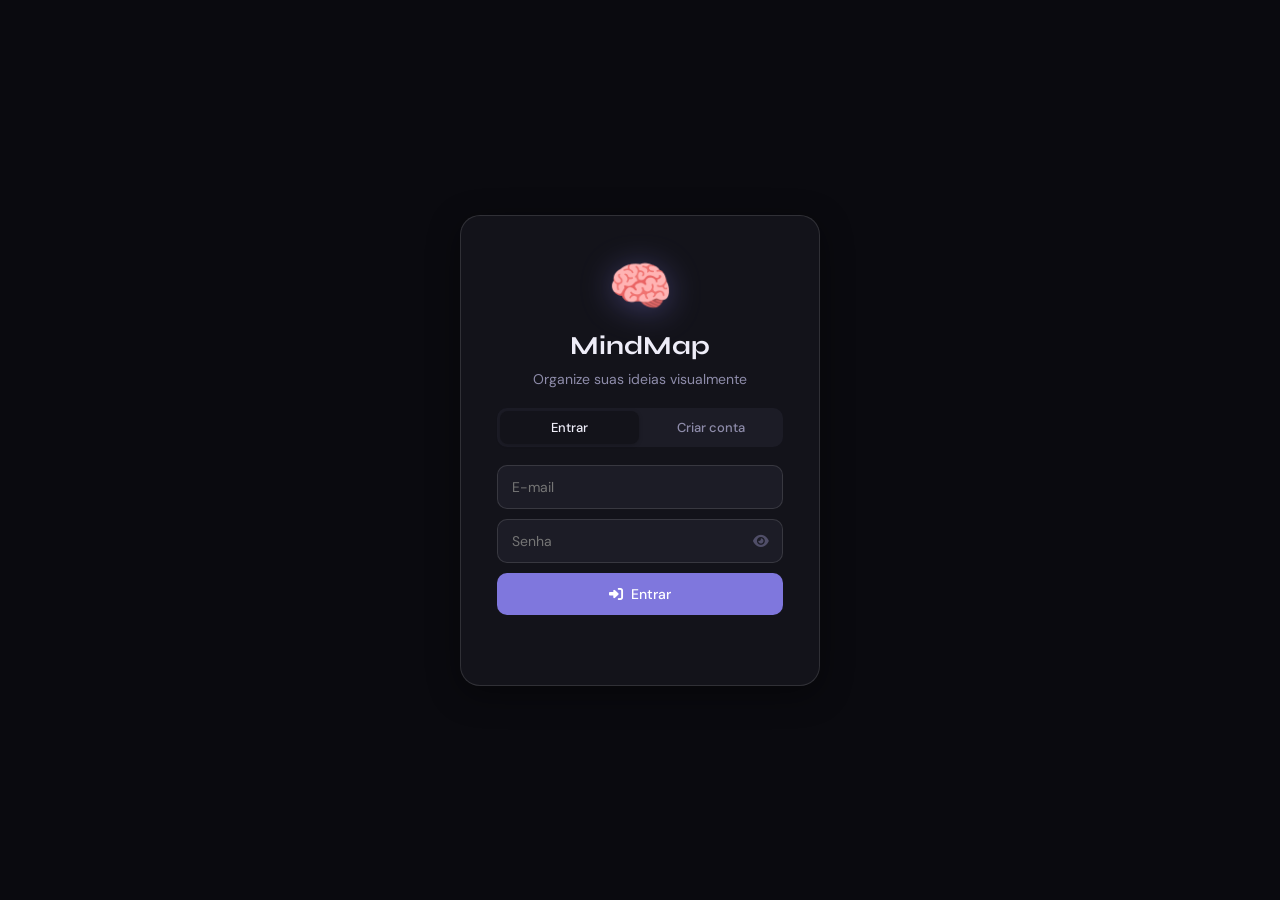
==== index.html @ 21541933 "Add files via upload" ====
<!DOCTYPE html>
<html lang="pt-BR">
<head>
  <meta charset="UTF-8"/>
  <meta name="viewport" content="width=device-width, initial-scale=1.0"/>
  <title>MindMap</title>
  <link rel="preconnect" href="https://fonts.googleapis.com"/>
  <link href="https://fonts.googleapis.com/css2?family=Syne:wght@400;500;600;700&family=DM+Sans:wght@300;400;500&display=swap" rel="stylesheet"/>
  <link rel="stylesheet" href="https://cdnjs.cloudflare.com/ajax/libs/font-awesome/6.5.0/css/all.min.css"/>
  <link rel="stylesheet" href="style.css"/>
</head>
<body>

<!-- LOGIN SCREEN -->
<div id="login-screen">
  <div class="login-box">
    <div class="login-logo">🧠</div>
    <h1 class="login-title">MindMap</h1>
    <p class="login-sub">Organize suas ideias visualmente</p>

    <!-- TABS -->
    <div class="auth-tabs">
      <button class="auth-tab active" id="tab-signin">Entrar</button>
      <button class="auth-tab" id="tab-signup">Criar conta</button>
    </div>

    <!-- SIGN IN -->
    <div id="form-signin" class="auth-form">
      <input id="si-email" type="email" class="login-input" placeholder="E-mail"/>
      <div class="pw-wrap">
        <input id="si-pass" type="password" class="login-input" placeholder="Senha"/>
        <button class="pw-eye" id="si-eye" type="button"><i class="fa fa-eye"></i></button>
      </div>
      <button class="btn-auth primary" id="btn-signin"><i class="fa fa-right-to-bracket"></i> Entrar</button>
      <div id="si-error" class="auth-error"></div>
    </div>

    <!-- SIGN UP -->
    <div id="form-signup" class="auth-form" style="display:none">
      <input id="su-email" type="email" class="login-input" placeholder="E-mail"/>
      <div class="pw-wrap">
        <input id="su-pass" type="password" class="login-input" placeholder="Senha (mín. 6 caracteres)"/>
        <button class="pw-eye" id="su-eye" type="button"><i class="fa fa-eye"></i></button>
      </div>
      <input id="su-pass2" type="password" class="login-input" placeholder="Confirmar senha"/>
      <button class="btn-auth primary" id="btn-signup"><i class="fa fa-user-plus"></i> Criar conta</button>
      <div id="su-error" class="auth-error"></div>
    </div>
  </div>
</div>

<!-- APP -->
<div id="app" style="display:none">
  <aside id="sidebar">
    <div class="sidebar-header">
      <span class="logo">🧠 MindMap</span>
      <div class="sidebar-actions">
        <button id="btn-new-map" class="btn-icon" title="Novo mapa"><i class="fa fa-plus"></i></button>
        <div id="user-avatar" class="avatar" title="Sair"></div>
      </div>
    </div>
    <div class="sidebar-search">
      <i class="fa fa-search"></i>
      <input id="search-input" type="text" placeholder="Buscar mapas..."/>
    </div>
    <div class="sidebar-section">
      <span class="section-label">Meus Mapas</span>
      <div id="maps-list"><p class="empty-msg">Nenhum mapa ainda</p></div>
    </div>
    <a href="admin.html" class="admin-link"><i class="fa fa-shield-halved"></i> Painel Admin</a>
  </aside>

  <main id="main">
    <header id="topbar">
      <button id="btn-sidebar-toggle" class="btn-icon"><i class="fa fa-bars"></i></button>
      <input id="map-title-input" type="text" placeholder="Nome do mapa..." maxlength="60"/>
      <div class="topbar-actions">
        <button id="btn-save" class="btn primary"><i class="fa fa-floppy-disk"></i><span class="btn-label"> Salvar</span></button>
        <button id="btn-add-child" class="btn"><i class="fa fa-circle-nodes"></i><span class="btn-label"> Filho</span></button>
        <button id="btn-add-sibling" class="btn"><i class="fa fa-code-branch"></i><span class="btn-label"> Irmão</span></button>
        <button id="btn-node-size" class="btn-icon" title="Tamanho do nó"><i class="fa fa-expand-arrows-alt"></i></button>
        <button id="btn-export" class="btn-icon" title="Exportar PNG"><i class="fa fa-download"></i></button>
        <button id="btn-share" class="btn-icon" title="Compartilhar"><i class="fa fa-share-nodes"></i></button>
        <button id="btn-theme" class="btn-icon" title="Tema"><i class="fa fa-moon"></i></button>
        <button id="btn-delete-node" class="btn-icon danger" title="Excluir nó"><i class="fa fa-trash"></i></button>
      </div>
    </header>

    <div id="canvas-wrap">
      <svg id="svg" xmlns="http://www.w3.org/2000/svg">
        <defs>
          <filter id="shadow" x="-30%" y="-30%" width="160%" height="160%">
            <feDropShadow dx="0" dy="3" stdDeviation="6" flood-color="rgba(0,0,0,0.25)"/>
          </filter>
          <filter id="shadow-sel" x="-30%" y="-30%" width="160%" height="160%">
            <feDropShadow dx="0" dy="4" stdDeviation="10" flood-color="rgba(127,119,221,0.5)"/>
          </filter>
        </defs>
        <g id="scene"></g>
      </svg>

      <!-- Context menu -->
      <div id="ctx-menu">
        <div class="ctx-item" id="cm-edit"><i class="fa fa-pencil"></i> Editar texto</div>
        <div class="ctx-item" id="cm-rte"><i class="fa fa-pen-fancy"></i> Editar conteúdo</div>
        <div class="ctx-item" id="cm-note"><i class="fa fa-note-sticky"></i> Nota</div>
        <div class="ctx-item" id="cm-image"><i class="fa fa-image"></i> Imagem</div>
        <div class="ctx-item" id="cm-child"><i class="fa fa-plus"></i> Filho</div>
        <div class="ctx-item" id="cm-sibling"><i class="fa fa-code-branch"></i> Irmão</div>
        <div class="ctx-sep"></div>
        <div class="ctx-item" id="cm-color"><i class="fa fa-palette"></i> Mudar cor</div>
        <div class="ctx-item" id="cm-resize"><i class="fa fa-expand-arrows-alt"></i> Tamanho</div>
        <div class="ctx-item danger" id="cm-del"><i class="fa fa-trash"></i> Excluir</div>
      </div>

      <!-- Edit box -->
      <div id="edit-box"><input id="edit-input" type="text" placeholder="Texto..."/></div>

      <!-- Node size panel -->
      <div id="node-size-panel">
        <label>Tamanho do nó selecionado</label>
        <div class="size-row">
          <span>Largura</span>
          <input type="range" id="sl-width" min="80" max="300" value="140"/>
          <span id="sl-width-val">140</span>
        </div>
        <div class="size-row">
          <span>Altura</span>
          <input type="range" id="sl-height" min="32" max="120" value="42"/>
          <span id="sl-height-val">42</span>
        </div>
        <div class="size-row">
          <span>Borda</span>
          <input type="range" id="sl-radius" min="0" max="30" value="12"/>
          <span id="sl-radius-val">12</span>
        </div>
        <div class="size-preview">
          <div class="size-dot active" style="width:32px;height:22px" data-w="100" data-h="36" data-r="8" title="Pequeno"></div>
          <div class="size-dot" style="width:48px;height:26px" data-w="140" data-h="42" data-r="12" title="Médio"></div>
          <div class="size-dot" style="width:64px;height:32px" data-w="200" data-h="56" data-r="16" title="Grande"></div>
          <div class="size-dot" style="width:80px;height:38px" data-w="260" data-h="72" data-r="20" title="Extra grande"></div>
        </div>
      </div>

      <input type="file" id="img-input" accept="image/*" style="display:none"/>
      <div id="toast"></div>
      <div class="img-node-hint" id="img-hint">🖼️ Solte a imagem no nó</div>

      <div id="zoom-controls">
        <button id="btn-zoom-in"><i class="fa fa-plus"></i></button>
        <span id="zoom-label">100%</span>
        <button id="btn-zoom-out"><i class="fa fa-minus"></i></button>
        <button id="btn-zoom-reset"><i class="fa fa-expand"></i></button>
      </div>

      <div id="shortcuts-hint">
        <span><kbd>Tab</kbd> filho</span>
        <span><kbd>Del</kbd> excluir</span>
        <span><kbd>F2</kbd> editar</span>
        <span><kbd>Ctrl+S</kbd> salvar</span>
      </div>
    </div>
  </main>
</div>

<!-- Sidebar overlay (mobile) -->
<div id="sidebar-overlay"></div>

<!-- NOTE MODAL -->
<div id="note-modal" class="modal-overlay" style="display:none">
  <div class="modal-box">
    <h3><i class="fa fa-note-sticky"></i> Nota do nó</h3>
    <textarea id="note-input" placeholder="Escreva uma nota..." rows="5"></textarea>
    <div class="modal-actions">
      <button id="note-save" class="btn primary">Salvar</button>
      <button id="note-cancel" class="btn">Cancelar</button>
    </div>
  </div>
</div>

<!-- IMAGE MODAL -->
<div id="img-modal" class="modal-overlay" style="display:none">
  <div class="modal-box">
    <h3><i class="fa fa-image"></i> Imagem do nó</h3>
    <img id="modal-img" src="" alt="Imagem"/>
    <div class="modal-actions">
      <button id="modal-change" class="btn"><i class="fa fa-upload"></i> Trocar</button>
      <button id="modal-remove" class="btn danger"><i class="fa fa-trash"></i> Remover</button>
      <button id="modal-close" class="btn">Fechar</button>
    </div>
  </div>
</div>

<!-- SHARE MODAL -->
<div id="share-modal" class="modal-overlay" style="display:none">
  <div class="modal-box">
    <h3><i class="fa fa-share-nodes"></i> Compartilhar mapa</h3>
    <p style="font-size:13px;color:var(--text2)">Qualquer pessoa com o link pode visualizar.</p>
    <div class="share-link-box">
      <input id="share-link-input" type="text" readonly/>
      <button id="btn-copy-link" class="btn primary"><i class="fa fa-copy"></i> Copiar</button>
    </div>
    <div class="modal-actions">
      <button id="share-close" class="btn">Fechar</button>
    </div>
  </div>
</div>

<!-- RICH TEXT EDITOR MODAL -->
<div id="rte-modal">
  <div id="rte-box">

    <!-- RIBBON -->
    <div id="rte-ribbon">
      <div class="ribbon-tabs">
        <div class="ribbon-tab active" data-panel="inicio">Início</div>
        <div class="ribbon-tab" data-panel="inserir">Inserir</div>
        <div class="ribbon-tab" data-panel="formatar">Formatar</div>
        <div class="ribbon-tab" data-panel="tabela">Tabela</div>
      </div>

      <!-- INÍCIO -->
      <div class="ribbon-panel active" id="panel-inicio">
        <button class="rb rb-bold" title="Negrito (Ctrl+B)" data-cmd="bold"><b>N</b></button>
        <button class="rb rb-italic" title="Itálico (Ctrl+I)" data-cmd="italic"><i>I</i></button>
        <button class="rb" title="Sublinhado (Ctrl+U)" data-cmd="underline"><u>S</u></button>
        <button class="rb" title="Tachado" data-cmd="strikeThrough"><s>T</s></button>
        <div class="ribbon-sep"></div>
        <select class="rb" id="rte-font-size" title="Tamanho">
          <option value="1">8</option><option value="2">10</option><option value="3" selected>12</option><option value="4">14</option><option value="5">18</option><option value="6">24</option><option value="7">36</option>
        </select>
        <select class="rb" id="rte-font-face" title="Fonte">
          <option value="DM Sans">DM Sans</option><option value="Syne">Syne</option><option value="Georgia">Georgia</option><option value="monospace">Monospace</option><option value="Arial">Arial</option>
        </select>
        <div class="ribbon-sep"></div>
        <label title="Cor do texto"><input type="color" id="rte-color" value="#f0eff8"/></label>
        <label title="Marca-texto"><input type="color" id="rte-bg-color" value="#7f77dd"/></label>
        <button class="rb" id="rte-clear-format" title="Limpar formatação"><i class="fa fa-eraser"></i></button>
        <div class="ribbon-sep"></div>
        <button class="rb" title="Alinhar esquerda" data-cmd="justifyLeft"><i class="fa fa-align-left"></i></button>
        <button class="rb" title="Centralizar" data-cmd="justifyCenter"><i class="fa fa-align-center"></i></button>
        <button class="rb" title="Alinhar direita" data-cmd="justifyRight"><i class="fa fa-align-right"></i></button>
        <button class="rb" title="Justificar" data-cmd="justifyFull"><i class="fa fa-align-justify"></i></button>
      </div>

      <!-- INSERIR -->
      <div class="ribbon-panel" id="panel-inserir">
        <button class="rb" id="rte-link-btn" title="Inserir link (Ctrl+K)"><i class="fa fa-link"></i> Link</button>
        <button class="rb" id="rte-img-btn" title="Inserir imagem"><i class="fa fa-image"></i> Imagem</button>
        <button class="rb" id="rte-pdf-btn" title="Anexar PDF"><i class="fa fa-file-pdf"></i> PDF</button>
        <button class="rb" id="rte-file-btn" title="Anexar arquivo"><i class="fa fa-paperclip"></i> Arquivo</button>
        <div class="ribbon-sep"></div>
        <button class="rb" data-cmd="insertUnorderedList" title="Lista com marcadores"><i class="fa fa-list-ul"></i> Lista</button>
        <button class="rb" data-cmd="insertOrderedList" title="Lista numerada"><i class="fa fa-list-ol"></i> Numerada</button>
        <button class="rb" id="rte-quote" title="Citação"><i class="fa fa-quote-left"></i> Citação</button>
        <button class="rb" id="rte-code-btn" title="Código inline"><i class="fa fa-code"></i> Código</button>
        <button class="rb" id="rte-hr" title="Linha horizontal"><i class="fa fa-minus"></i> Linha</button>
        <div class="ribbon-sep"></div>
        <button class="rb" id="rte-emoji" title="Emoji">😀 Emoji</button>
      </div>

      <!-- FORMATAR -->
      <div class="ribbon-panel" id="panel-formatar">
        <button class="rb" data-cmd="formatBlock" data-val="h1" title="Título 1"><b>H1</b></button>
        <button class="rb" data-cmd="formatBlock" data-val="h2" title="Título 2"><b>H2</b></button>
        <button class="rb" data-cmd="formatBlock" data-val="h3" title="Título 3"><b>H3</b></button>
        <button class="rb" data-cmd="formatBlock" data-val="p" title="Parágrafo"><i class="fa fa-paragraph"></i></button>
        <div class="ribbon-sep"></div>
        <button class="rb" data-cmd="superscript" title="Sobrescrito">X²</button>
        <button class="rb" data-cmd="subscript" title="Subscrito">X₂</button>
        <div class="ribbon-sep"></div>
        <div style="display:flex;flex-wrap:wrap;gap:3px;max-width:180px">
          <div class="color-swatch" style="background:#7f77dd" title="Roxo" data-color="#7f77dd"></div>
          <div class="color-swatch" style="background:#2ecc71" title="Verde" data-color="#2ecc71"></div>
          <div class="color-swatch" style="background:#e05555" title="Vermelho" data-color="#e05555"></div>
          <div class="color-swatch" style="background:#4a9edd" title="Azul" data-color="#4a9edd"></div>
          <div class="color-swatch" style="background:#d4a017" title="Amarelo" data-color="#d4a017"></div>
          <div class="color-swatch" style="background:#c060d0" title="Magenta" data-color="#c060d0"></div>
          <div class="color-swatch" style="background:#50b870" title="Verde claro" data-color="#50b870"></div>
          <div class="color-swatch" style="background:#f0eff8" title="Branco" data-color="#f0eff8"></div>
        </div>
      </div>

      <!-- TABELA -->
      <div class="ribbon-panel" id="panel-tabela">
        <button class="rb" id="rte-table-btn" title="Inserir tabela"><i class="fa fa-table"></i> Inserir tabela</button>
        <div class="ribbon-sep"></div>
        <span style="font-size:12px;color:var(--text2)">Linhas:</span>
        <input type="number" id="tbl-rows" min="1" max="20" value="3" style="width:48px;padding:4px;border-radius:6px;border:1px solid var(--border2);background:var(--surface2);color:var(--text);font-size:12px;outline:none"/>
        <span style="font-size:12px;color:var(--text2)">Colunas:</span>
        <input type="number" id="tbl-cols" min="1" max="10" value="3" style="width:48px;padding:4px;border-radius:6px;border:1px solid var(--border2);background:var(--surface2);color:var(--text);font-size:12px;outline:none"/>
      </div>
    </div>

    <!-- TITLE -->
    <input id="rte-title-input" type="text" placeholder="Título do nó..." maxlength="80"/>

    <!-- EDITOR -->
    <div id="rte-editor" contenteditable="true" data-placeholder="Escreva o conteúdo do nó..."></div>

    <!-- ATTACHMENTS -->
    <div id="rte-attachments"></div>

    <!-- STATUS -->
    <div id="rte-status">
      <span id="rte-words"><i class="fa fa-file-word"></i> 0 palavras</span>
      <span id="rte-chars"><i class="fa fa-font"></i> 0 chars</span>
      <div style="flex:1"></div>
      <span style="font-size:10px;color:var(--text3)">Ctrl+B Negrito · Ctrl+I Itálico · Ctrl+K Link · Ctrl+Z Desfazer</span>
    </div>

    <!-- BOTTOM -->
    <div id="rte-bottom">
      <button class="btn primary" id="rte-save"><i class="fa fa-check"></i> Aplicar</button>
      <button class="btn" id="rte-cancel">Cancelar</button>
      <div style="flex:1"></div>
      <button class="btn" id="rte-undo" title="Desfazer"><i class="fa fa-rotate-left"></i></button>
      <button class="btn" id="rte-redo" title="Refazer"><i class="fa fa-rotate-right"></i></button>
    </div>
  </div>
</div>

<!-- LINK DIALOG -->
<div id="link-dialog">
  <div style="font-size:12px;font-weight:600;color:var(--text)">Inserir link</div>
  <input id="link-text" placeholder="Texto do link"/>
  <input id="link-url" placeholder="https://..." type="url"/>
  <div style="display:flex;gap:6px">
    <button class="btn primary" id="link-ok" style="flex:1;justify-content:center"><i class="fa fa-check"></i> Inserir</button>
    <button class="btn" id="link-cancel">Cancelar</button>
  </div>
</div>

<!-- Hidden file inputs -->
<input type="file" id="rte-img-input" accept="image/*" style="display:none"/>
<input type="file" id="rte-pdf-input" accept="application/pdf" style="display:none"/>
<input type="file" id="rte-any-input" style="display:none"/>

<script src="https://cdn.jsdelivr.net/npm/@supabase/supabase-js@2"></script>
<script src="config.js"></script>
  <script src="rte.js" defer></script>
<script src="app.js"></script>
</body>
</html>
---- style.css ----
*,*::before,*::after{box-sizing:border-box;margin:0;padding:0}

:root {
  --bg:#0a0a0f;
  --surface:#13131a;
  --surface2:#1c1c26;
  --surface3:#242432;
  --border:rgba(255,255,255,0.06);
  --border2:rgba(255,255,255,0.12);
  --text:#eeedf8;
  --text2:#8e8caa;
  --text3:#504e68;
  --accent:#7f77dd;
  --accent2:#534ab7;
  --accent-glow:rgba(127,119,221,0.18);
  --danger:#c94f4f;
  --success:#2ecc71;
  --radius:14px;
  --radius-sm:8px;
  --sidebar-w:240px;
  --topbar-h:52px;
  --dot:rgba(255,255,255,0.03);
  --shadow:0 8px 32px rgba(0,0,0,0.4);
  --transition:0.2s cubic-bezier(.4,0,.2,1);
}

body.light {
  --bg:#f0effe;
  --surface:#ffffff;
  --surface2:#f4f2ff;
  --surface3:#ebe8fd;
  --border:rgba(0,0,0,0.06);
  --border2:rgba(0,0,0,0.12);
  --text:#18172e;
  --text2:#5a587a;
  --text3:#9896b0;
  --dot:rgba(0,0,0,0.05);
  --shadow:0 8px 32px rgba(0,0,0,0.1);
}

html,body{height:100%;font-family:'DM Sans',sans-serif;background:var(--bg);color:var(--text);overflow:hidden;-webkit-tap-highlight-color:transparent;transition:background var(--transition),color var(--transition)}

/* ── LOGIN ─────────────────────────────────── */
#login-screen{position:fixed;inset:0;display:flex;align-items:center;justify-content:center;background:var(--bg);z-index:9999;padding:20px}
.login-box{display:flex;flex-direction:column;align-items:center;gap:18px;padding:44px 36px;background:var(--surface);border:1px solid var(--border2);border-radius:20px;width:100%;max-width:360px;text-align:center;box-shadow:var(--shadow)}
.login-logo{font-size:52px;line-height:1;filter:drop-shadow(0 4px 16px rgba(127,119,221,0.4))}
.login-title{font-family:'Syne',sans-serif;font-size:26px;font-weight:700}
.login-sub{font-size:14px;color:var(--text2);margin-top:-10px;line-height:1.5}
#login-form{display:flex;flex-direction:column;gap:10px;width:100%}
.login-input{width:100%;padding:12px 14px;border-radius:10px;border:1.5px solid var(--border2);background:var(--surface2);color:var(--text);font-size:14px;font-family:'DM Sans',sans-serif;outline:none;transition:border-color var(--transition),box-shadow var(--transition)}
.login-input:focus{border-color:var(--accent);box-shadow:0 0 0 3px var(--accent-glow)}
.btn-magic{display:flex;align-items:center;justify-content:center;gap:10px;padding:13px;border-radius:10px;border:none;background:var(--accent);color:#fff;font-size:14px;font-family:'DM Sans',sans-serif;font-weight:500;cursor:pointer;transition:background var(--transition),transform .1s;width:100%}
.btn-magic:hover{background:var(--accent2)}
.btn-magic:active{transform:scale(0.98)}
.login-hint{font-size:12px;color:var(--text3);line-height:1.5}
.login-sent-icon{font-size:44px}
.login-sent-msg{font-size:14px;color:var(--text2);line-height:1.7}
#login-sent{display:none;flex-direction:column;align-items:center;gap:10px}

/* ── APP SHELL ──────────────────────────────── */
#app{display:flex;height:100vh;position:relative}

/* ── SIDEBAR ────────────────────────────────── */
#sidebar{
  width:var(--sidebar-w);min-width:var(--sidebar-w);
  background:var(--surface);border-right:1px solid var(--border);
  display:flex;flex-direction:column;overflow:hidden;
  transition:transform var(--transition),width var(--transition);
  z-index:200;
}
#sidebar.collapsed{width:0;min-width:0;transform:translateX(-100%)}

/* Mobile: sidebar as drawer */
@media(max-width:700px){
  #sidebar{position:fixed;top:0;left:0;bottom:0;transform:translateX(-100%);box-shadow:var(--shadow)}
  #sidebar.open{transform:translateX(0)}
  #sidebar-overlay{position:fixed;inset:0;background:rgba(0,0,0,0.5);z-index:199;display:none}
  #sidebar-overlay.show{display:block}
}

.sidebar-header{display:flex;align-items:center;justify-content:space-between;padding:16px 14px 12px;border-bottom:1px solid var(--border);flex-shrink:0}
.logo{font-family:'Syne',sans-serif;font-size:15px;font-weight:700;white-space:nowrap}
.sidebar-actions{display:flex;gap:5px;align-items:center}
.sidebar-search{display:flex;align-items:center;gap:8px;padding:10px 14px;border-bottom:1px solid var(--border);flex-shrink:0}
.sidebar-search i{color:var(--text3);font-size:13px;flex-shrink:0}
.sidebar-search input{background:transparent;border:none;outline:none;font-size:13px;color:var(--text);width:100%;font-family:'DM Sans',sans-serif}
.sidebar-search input::placeholder{color:var(--text3)}
.sidebar-section{padding:10px 0;flex:1;overflow-y:auto;overflow-x:hidden}
.section-label{font-size:10px;font-weight:600;letter-spacing:1.2px;text-transform:uppercase;color:var(--text3);padding:0 14px 8px;display:block}
.map-item{padding:9px 14px;cursor:pointer;font-size:13px;color:var(--text2);display:flex;align-items:center;gap:8px;border-left:2.5px solid transparent;transition:all var(--transition);user-select:none}
.map-item:hover{background:var(--surface2);color:var(--text)}
.map-item.active{border-left-color:var(--accent);color:var(--text);background:var(--accent-glow)}
.map-item .map-name{flex:1;overflow:hidden;text-overflow:ellipsis;white-space:nowrap}
.map-item .map-del{opacity:0;color:var(--danger);font-size:14px;padding:2px 6px;cursor:pointer;border-radius:4px;transition:opacity .15s;flex-shrink:0}
.map-item:hover .map-del{opacity:1}
.empty-msg{font-size:12px;color:var(--text3);padding:10px 14px}
.avatar{width:28px;height:28px;border-radius:50%;background:linear-gradient(135deg,var(--accent),var(--accent2));display:flex;align-items:center;justify-content:center;font-size:11px;font-weight:700;color:#fff;cursor:pointer;flex-shrink:0;overflow:hidden;border:2px solid var(--border2)}
.avatar img{width:100%;height:100%;object-fit:cover}
.admin-link{display:flex;align-items:center;gap:8px;padding:11px 14px;font-size:12px;color:var(--text3);cursor:pointer;border-top:1px solid var(--border);text-decoration:none;transition:color var(--transition);flex-shrink:0}
.admin-link:hover{color:var(--accent)}

/* ── MAIN ───────────────────────────────────── */
#main{flex:1;display:flex;flex-direction:column;overflow:hidden;min-width:0}

/* ── TOPBAR ─────────────────────────────────── */
#topbar{
  display:flex;align-items:center;gap:6px;
  padding:0 14px;height:var(--topbar-h);
  background:var(--surface);border-bottom:1px solid var(--border);
  flex-shrink:0;
}
#btn-sidebar-toggle{display:none}
@media(max-width:700px){#btn-sidebar-toggle{display:flex}}

#map-title-input{flex:1;background:transparent;border:none;outline:none;font-family:'Syne',sans-serif;font-size:16px;font-weight:600;color:var(--text);min-width:0;padding:4px 0}
#map-title-input::placeholder{color:var(--text3)}
.topbar-actions{display:flex;gap:5px;flex-shrink:0;align-items:center}

/* ── BUTTONS ────────────────────────────────── */
.btn-icon{width:32px;height:32px;border-radius:8px;border:1px solid var(--border2);background:transparent;color:var(--text2);cursor:pointer;display:flex;align-items:center;justify-content:center;font-size:13px;transition:all var(--transition);flex-shrink:0;font-family:'DM Sans',sans-serif}
.btn-icon:hover{background:var(--surface2);color:var(--text)}
.btn-icon:active{transform:scale(0.93)}
.btn{padding:7px 13px;border-radius:var(--radius-sm);border:1px solid var(--border2);background:var(--surface2);color:var(--text2);font-size:12px;font-family:'DM Sans',sans-serif;cursor:pointer;display:inline-flex;align-items:center;gap:5px;transition:all var(--transition);white-space:nowrap;user-select:none}
.btn:hover{background:var(--surface3);color:var(--text)}
.btn:active{transform:scale(0.96)}
.btn.primary{background:var(--accent);border-color:var(--accent);color:#fff}
.btn.primary:hover{background:var(--accent2)}
.btn.danger{color:var(--danger);border-color:rgba(201,79,79,0.2)}
.btn.danger:hover{background:rgba(201,79,79,0.1);border-color:var(--danger)}
/* hide labels on mobile */
@media(max-width:700px){.btn .btn-label{display:none}}

/* ── CANVAS ─────────────────────────────────── */
#canvas-wrap{
  flex:1;position:relative;overflow:hidden;
  background:var(--bg);
  background-image:radial-gradient(circle,var(--dot) 1px,transparent 1px);
  background-size:24px 24px;
  cursor:grab;
  touch-action:none;
}
#canvas-wrap.grabbing{cursor:grabbing}
#canvas-wrap.drag-over{outline:2px dashed var(--accent);outline-offset:-6px;background-color:rgba(127,119,221,0.04)}
#svg{position:absolute;top:0;left:0;width:100%;height:100%}
.node{cursor:pointer}
.node-rect{transition:filter .12s}
.node:hover .node-rect{filter:brightness(1.2)}
.node.selected .node-rect{filter:brightness(1.3)}

/* ── NODE RESIZE HANDLE ─────────────────────── */
.resize-handle{cursor:se-resize;opacity:0;transition:opacity .15s}
.node.selected .resize-handle{opacity:1}

/* ── CTX MENU ───────────────────────────────── */
#ctx-menu{
  position:absolute;background:var(--surface);
  border:1px solid var(--border2);border-radius:var(--radius);
  padding:5px 0;min-width:190px;z-index:300;display:none;
  box-shadow:0 12px 40px rgba(0,0,0,0.45);
  animation:fadeIn .12s ease;
}
@keyframes fadeIn{from{opacity:0;transform:scale(0.96)}to{opacity:1;transform:scale(1)}}
.ctx-item{padding:9px 14px;cursor:pointer;font-size:13px;color:var(--text2);display:flex;align-items:center;gap:10px;transition:background .1s;user-select:none}
.ctx-item:hover{background:var(--surface2);color:var(--text)}
.ctx-item.danger{color:var(--danger)}
.ctx-item.danger:hover{background:rgba(201,79,79,0.08)}
.ctx-sep{height:1px;background:var(--border);margin:3px 0}

/* ── EDIT BOX ───────────────────────────────── */
#edit-box{position:absolute;display:none;z-index:400}
#edit-input{border:2px solid var(--accent);border-radius:9px;padding:7px 11px;font-size:13px;font-family:'DM Sans',sans-serif;outline:none;background:var(--surface);color:var(--text);min-width:120px;box-shadow:0 0 0 4px var(--accent-glow);transition:box-shadow .15s}

/* ── NODE SIZE SLIDER ───────────────────────── */
#node-size-panel{
  position:absolute;bottom:70px;right:16px;
  background:var(--surface);border:1px solid var(--border2);
  border-radius:var(--radius);padding:14px 16px;z-index:150;
  display:none;min-width:200px;box-shadow:var(--shadow);
  animation:fadeIn .15s ease;
}
#node-size-panel.open{display:block}
#node-size-panel label{font-size:11px;color:var(--text2);display:block;margin-bottom:8px;font-weight:500}
.size-row{display:flex;align-items:center;gap:10px;margin-bottom:10px}
.size-row span{font-size:11px;color:var(--text3);width:30px;text-align:right}
input[type=range]{flex:1;accent-color:var(--accent);height:4px;cursor:pointer}
.size-preview{display:flex;gap:6px;margin-top:4px}
.size-dot{border-radius:6px;border:1.5px solid var(--accent);cursor:pointer;transition:background .15s}
.size-dot.active{background:var(--accent)}

/* ── TOAST ──────────────────────────────────── */
#toast{
  position:absolute;bottom:64px;left:50%;transform:translateX(-50%);
  background:var(--surface);border:1px solid var(--border2);
  color:var(--text);font-size:13px;padding:9px 20px;
  border-radius:30px;opacity:0;pointer-events:none;
  transition:opacity .22s;white-space:nowrap;z-index:500;
  box-shadow:var(--shadow);
}
#toast.show{opacity:1}

/* ── ZOOM ───────────────────────────────────── */
#zoom-controls{
  position:absolute;bottom:16px;right:16px;
  display:flex;align-items:center;gap:3px;
  background:var(--surface);border:1px solid var(--border2);
  border-radius:30px;padding:4px 10px;z-index:100;
}
#zoom-controls button{width:24px;height:24px;border:none;background:transparent;color:var(--text2);cursor:pointer;border-radius:50%;display:flex;align-items:center;justify-content:center;font-size:11px;transition:background .1s;padding:0}
#zoom-controls button:hover{background:var(--surface2);color:var(--text)}
#zoom-label{min-width:36px;text-align:center;font-size:11px;color:var(--text2)}

/* ── SHORTCUTS ──────────────────────────────── */
#shortcuts-hint{position:absolute;bottom:16px;left:16px;display:flex;gap:10px;opacity:0.35;font-size:11px;color:var(--text2)}
#shortcuts-hint kbd{background:var(--surface2);border:1px solid var(--border2);border-radius:4px;padding:1px 5px;font-family:monospace;font-size:10px}
@media(max-width:700px){#shortcuts-hint{display:none}}

/* ── IMG HINT ───────────────────────────────── */
.img-node-hint{position:absolute;bottom:60px;left:50%;transform:translateX(-50%);font-size:12px;color:var(--text2);pointer-events:none;background:var(--surface);border:1px solid var(--border2);padding:6px 16px;border-radius:20px;opacity:0;transition:opacity .3s;white-space:nowrap}
.img-node-hint.show{opacity:1}

/* ── MOBILE FAB ─────────────────────────────── */
#mobile-fab{
  display:none;position:absolute;bottom:20px;right:20px;
  width:52px;height:52px;border-radius:50%;
  background:var(--accent);color:#fff;border:none;
  font-size:20px;cursor:pointer;z-index:120;
  box-shadow:0 4px 20px rgba(127,119,221,0.5);
  align-items:center;justify-content:center;
  transition:transform .15s,background .15s;
}
#mobile-fab:active{transform:scale(0.92)}
@media(max-width:700px){
  #mobile-fab{display:flex}
  #zoom-controls{bottom:80px}
  #toast{bottom:80px}
}

/* ── MOBILE TOOLBAR ─────────────────────────── */
#mobile-toolbar{
  display:none;position:absolute;bottom:80px;right:16px;
  flex-direction:column;gap:8px;z-index:121;
}
#mobile-toolbar.open{display:flex}
.mob-btn{width:42px;height:42px;border-radius:50%;border:1px solid var(--border2);background:var(--surface);color:var(--text2);font-size:14px;cursor:pointer;display:flex;align-items:center;justify-content:center;box-shadow:var(--shadow);transition:all .15s}
.mob-btn:hover{background:var(--surface2);color:var(--text)}
@media(max-width:700px){#mobile-toolbar{display:none}}

/* ── MODALS ─────────────────────────────────── */
.modal-overlay{position:fixed;inset:0;background:rgba(0,0,0,0.6);z-index:1000;display:flex;align-items:flex-end;justify-content:center;padding:0}
@media(min-width:700px){.modal-overlay{align-items:center;padding:20px}}
.modal-box{
  background:var(--surface);border:1px solid var(--border2);
  border-radius:20px 20px 0 0;padding:24px;width:100%;max-width:480px;
  display:flex;flex-direction:column;gap:14px;
  animation:slideUp .22s ease;
}
@media(min-width:700px){.modal-box{border-radius:var(--radius);animation:fadeIn .15s ease}}
@keyframes slideUp{from{transform:translateY(40px);opacity:0}to{transform:translateY(0);opacity:1}}
.modal-box h3{font-family:'Syne',sans-serif;font-size:15px;font-weight:600;display:flex;align-items:center;gap:8px}
#modal-img{width:100%;max-height:260px;object-fit:contain;border-radius:10px;background:var(--surface2)}
.modal-actions{display:flex;gap:8px;flex-wrap:wrap}
#note-input{background:var(--surface2);border:1.5px solid var(--border2);border-radius:10px;padding:11px 13px;font-size:13px;font-family:'DM Sans',sans-serif;color:var(--text);resize:vertical;outline:none;width:100%;transition:border-color .15s}
#note-input:focus{border-color:var(--accent)}
.share-link-box{display:flex;gap:8px}
.share-link-box input{flex:1;background:var(--surface2);border:1px solid var(--border2);border-radius:8px;padding:9px 12px;font-size:12px;color:var(--text);outline:none;font-family:monospace}

/* ── SCROLLBAR ──────────────────────────────── */
::-webkit-scrollbar{width:4px}
::-webkit-scrollbar-track{background:transparent}
::-webkit-scrollbar-thumb{background:var(--border2);border-radius:10px}

/* AUTH TABS */
.auth-tabs{display:flex;width:100%;background:var(--surface2);border-radius:10px;padding:3px;gap:3px}
.auth-tab{flex:1;padding:8px;border:none;background:transparent;color:var(--text2);font-size:13px;font-family:'DM Sans',sans-serif;border-radius:8px;cursor:pointer;transition:all .15s;font-weight:500}
.auth-tab.active{background:var(--surface);color:var(--text);box-shadow:0 1px 4px rgba(0,0,0,0.2)}
.auth-form{display:flex;flex-direction:column;gap:10px;width:100%}
.pw-wrap{position:relative;width:100%}
.pw-wrap .login-input{width:100%;padding-right:40px}
.pw-eye{position:absolute;right:10px;top:50%;transform:translateY(-50%);background:transparent;border:none;color:var(--text3);cursor:pointer;font-size:14px;padding:4px}
.pw-eye:hover{color:var(--text2)}
.btn-auth{width:100%;padding:12px;border-radius:10px;border:none;font-size:14px;font-family:'DM Sans',sans-serif;font-weight:500;cursor:pointer;display:flex;align-items:center;justify-content:center;gap:8px;transition:all .15s}
.btn-auth.primary{background:var(--accent);color:#fff}
.btn-auth.primary:hover{background:var(--accent2)}
.btn-auth:active{transform:scale(0.98)}
.auth-error{font-size:12px;color:var(--danger);text-align:center;min-height:16px}

/* NODE SIZE PANEL */
#node-size-panel{position:absolute;bottom:70px;right:16px;background:var(--surface);border:1px solid var(--border2);border-radius:var(--radius);padding:16px;z-index:150;display:none;width:220px;box-shadow:0 8px 32px rgba(0,0,0,0.4)}
#node-size-panel.open{display:block;animation:fadeIn .15s ease}
#node-size-panel label{font-size:11px;color:var(--text2);display:block;margin-bottom:10px;font-weight:500;letter-spacing:.3px}
.size-row{display:flex;align-items:center;gap:8px;margin-bottom:10px}
.size-row>span:first-child{font-size:11px;color:var(--text3);width:46px;flex-shrink:0}
.size-row>span:last-child{font-size:11px;color:var(--text2);width:26px;text-align:right;flex-shrink:0}
input[type=range]{flex:1;accent-color:var(--accent);cursor:pointer}
.size-preview{display:flex;gap:8px;align-items:center;margin-top:6px}
.size-dot{border-radius:6px;border:1.5px solid var(--border2);cursor:pointer;transition:all .15s}
.size-dot:hover{border-color:var(--accent)}
.size-dot.active{border-color:var(--accent);background:var(--accent-glow)}

/* ADMIN LINK */
.admin-link{display:flex;align-items:center;gap:8px;padding:11px 14px;font-size:12px;color:var(--text3);cursor:pointer;border-top:1px solid var(--border);text-decoration:none;transition:color .15s;flex-shrink:0}
.admin-link:hover{color:var(--accent)}

/* ═══════════════════════════════════════════
   RICH TEXT EDITOR (modal estilo Word)
═══════════════════════════════════════════ */
#rte-modal { position:fixed;inset:0;background:rgba(0,0,0,0.65);z-index:2000;display:none;align-items:center;justify-content:center;padding:16px }
#rte-modal.open { display:flex }
#rte-box {
  background:var(--surface);border:1px solid var(--border2);border-radius:16px;
  width:100%;max-width:720px;max-height:92vh;display:flex;flex-direction:column;
  box-shadow:0 24px 80px rgba(0,0,0,0.6);overflow:hidden;animation:fadeIn .18s ease;
}
/* Ribbon */
#rte-ribbon { background:var(--surface2);border-bottom:1px solid var(--border);flex-shrink:0 }
.ribbon-tabs { display:flex;gap:0;padding:0 12px;border-bottom:1px solid var(--border) }
.ribbon-tab { padding:8px 14px;font-size:12px;font-weight:500;color:var(--text2);cursor:pointer;border-bottom:2px solid transparent;transition:all .15s;white-space:nowrap }
.ribbon-tab.active { color:var(--accent);border-bottom-color:var(--accent) }
.ribbon-panel { display:none;padding:8px 10px;flex-wrap:wrap;gap:4px;align-items:center }
.ribbon-panel.active { display:flex }
.ribbon-sep { width:1px;height:28px;background:var(--border2);margin:0 4px }
/* Ribbon buttons */
.rb { min-width:28px;height:28px;padding:0 7px;border-radius:6px;border:1px solid transparent;background:transparent;color:var(--text2);font-size:12px;cursor:pointer;display:inline-flex;align-items:center;justify-content:center;gap:4px;transition:all .12s;font-family:'DM Sans',sans-serif;white-space:nowrap }
.rb:hover { background:var(--surface3);color:var(--text);border-color:var(--border2) }
.rb.active { background:var(--accent-glow);color:var(--accent);border-color:var(--accent) }
.rb-bold { font-weight:700 }
.rb-italic { font-style:italic }
.rb select { background:var(--surface2);border:1px solid var(--border2);color:var(--text);padding:3px 6px;border-radius:6px;font-size:12px;cursor:pointer;outline:none }
.rb input[type=color] { width:28px;height:22px;padding:0;border:1px solid var(--border2);border-radius:4px;cursor:pointer;background:transparent }
/* Color swatches */
.color-swatch { width:18px;height:18px;border-radius:4px;cursor:pointer;border:2px solid transparent;transition:all .12s;flex-shrink:0 }
.color-swatch:hover { transform:scale(1.2);border-color:var(--text) }
/* Editor area */
#rte-title-input { width:100%;padding:12px 16px;background:transparent;border:none;border-bottom:1px solid var(--border);outline:none;font-family:'Syne',sans-serif;font-size:17px;font-weight:600;color:var(--text) }
#rte-title-input::placeholder { color:var(--text3) }
#rte-editor {
  flex:1;overflow-y:auto;padding:16px 20px;outline:none;
  font-family:'DM Sans',sans-serif;font-size:14px;line-height:1.7;color:var(--text);
  min-height:200px;
}
#rte-editor:empty:before { content:attr(data-placeholder);color:var(--text3);pointer-events:none }
#rte-editor a { color:var(--accent);text-decoration:underline }
#rte-editor img { max-width:100%;border-radius:8px;margin:4px 0;display:block }
#rte-editor blockquote { border-left:3px solid var(--accent);padding-left:12px;color:var(--text2);margin:8px 0 }
#rte-editor code { background:var(--surface2);padding:2px 6px;border-radius:4px;font-family:monospace;font-size:12px }
#rte-editor pre { background:var(--surface2);padding:12px;border-radius:8px;overflow-x:auto;margin:8px 0 }
#rte-editor ul,#rte-editor ol { padding-left:20px;margin:6px 0 }
#rte-editor h1,#rte-editor h2,#rte-editor h3 { font-family:'Syne',sans-serif;margin:8px 0 4px }
#rte-editor table { border-collapse:collapse;width:100%;margin:8px 0 }
#rte-editor td,#rte-editor th { border:1px solid var(--border2);padding:6px 10px;font-size:13px }
#rte-editor th { background:var(--surface2);font-weight:600 }
/* Status bar */
#rte-status { display:flex;align-items:center;gap:12px;padding:8px 16px;background:var(--surface2);border-top:1px solid var(--border);font-size:11px;color:var(--text3);flex-shrink:0 }
#rte-status span { display:flex;align-items:center;gap:4px }
/* Bottom bar */
#rte-bottom { display:flex;align-items:center;gap:8px;padding:10px 14px;border-top:1px solid var(--border);flex-shrink:0 }

/* Attachments bar */
#rte-attachments { display:flex;flex-wrap:wrap;gap:8px;padding:8px 16px;border-top:1px solid var(--border);min-height:0 }
.attach-chip { display:flex;align-items:center;gap:6px;padding:4px 10px;background:var(--surface2);border:1px solid var(--border2);border-radius:20px;font-size:12px;color:var(--text2);cursor:pointer;transition:all .12s }
.attach-chip:hover { border-color:var(--accent);color:var(--accent) }
.attach-chip i { font-size:11px }
.attach-del { color:var(--danger);cursor:pointer;margin-left:2px;font-size:11px }

/* Link dialog */
#link-dialog { position:absolute;background:var(--surface);border:1px solid var(--border2);border-radius:10px;padding:12px;z-index:3000;display:none;box-shadow:0 8px 30px rgba(0,0,0,0.4);min-width:280px }
#link-dialog.open { display:flex;flex-direction:column;gap:8px }
#link-dialog input { padding:8px 11px;border-radius:8px;border:1.5px solid var(--border2);background:var(--surface2);color:var(--text);font-size:13px;outline:none;font-family:'DM Sans',sans-serif }
#link-dialog input:focus { border-color:var(--accent) }
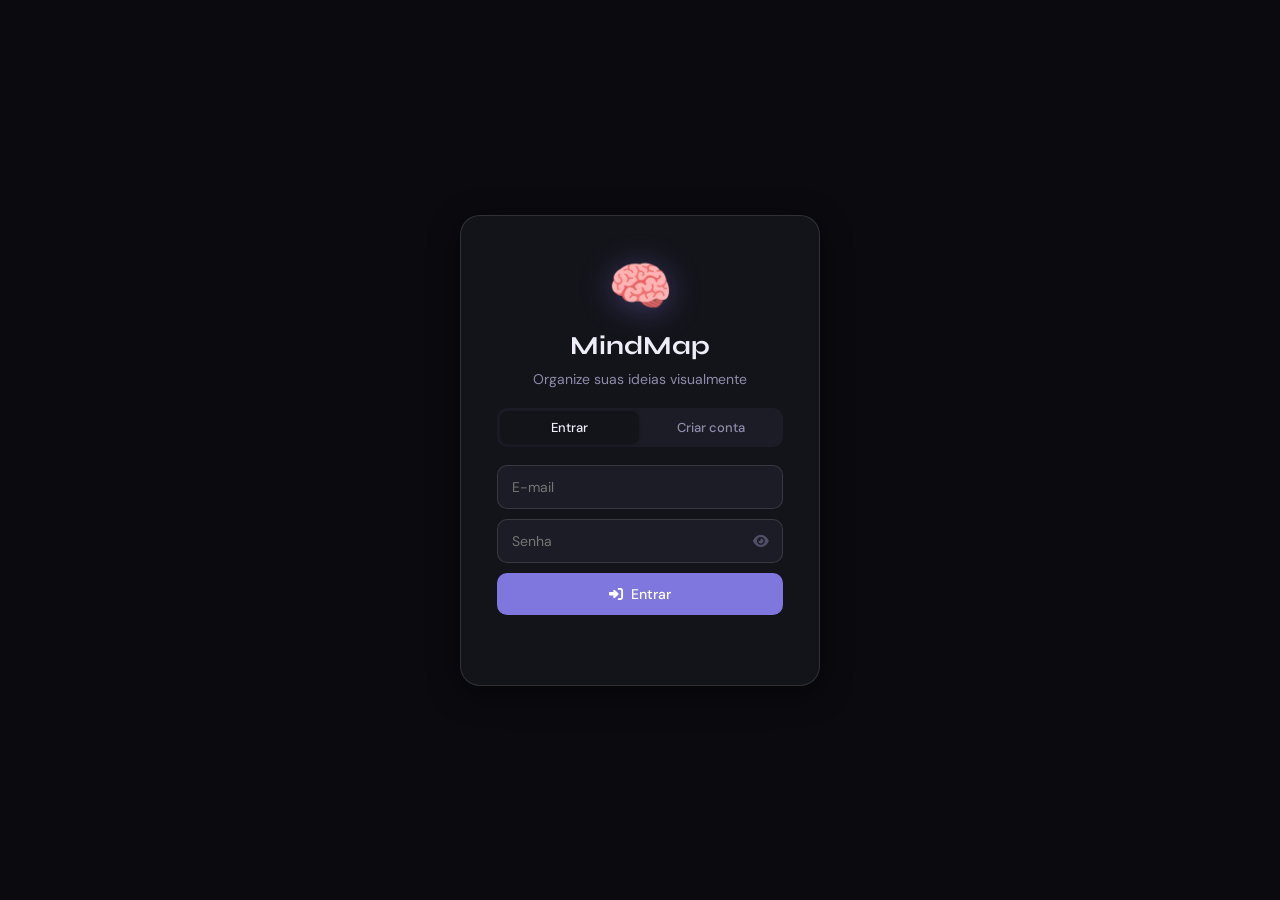
==== commit 511d7266: "Add files via upload" ====
--- a/index.html
+++ b/index.html
@@ -67,15 +67,17 @@
       <span class="section-label">Meus Mapas</span>
       <div id="maps-list"><p class="empty-msg">Nenhum mapa ainda</p></div>
     </div>
-    <a href="admin.html" class="admin-link"><i class="fa fa-shield-halved"></i> Painel Admin</a>
+    <!-- admin panel removed: all users can access all maps -->
   </aside>
 
   <main id="main">
     <header id="topbar">
       <button id="btn-sidebar-toggle" class="btn-icon"><i class="fa fa-bars"></i></button>
+    <button id="btn-action-menu" class="btn-icon" title="Menu de ações"><i class="fa fa-list"></i></button>
       <input id="map-title-input" type="text" placeholder="Nome do mapa..." maxlength="60"/>
       <div class="topbar-actions">
         <button id="btn-save" class="btn primary"><i class="fa fa-floppy-disk"></i><span class="btn-label"> Salvar</span></button>
+        <button id="btn-save-all" class="btn primary big-save" title="Salvar tudo"><i class="fa fa-floppy-disk"></i><span class="btn-label"> Salvar tudo</span></button>
         <button id="btn-add-child" class="btn"><i class="fa fa-circle-nodes"></i><span class="btn-label"> Filho</span></button>
         <button id="btn-add-sibling" class="btn"><i class="fa fa-code-branch"></i><span class="btn-label"> Irmão</span></button>
         <button id="btn-node-size" class="btn-icon" title="Tamanho do nó"><i class="fa fa-expand-arrows-alt"></i></button>
@@ -85,6 +87,19 @@
         <button id="btn-delete-node" class="btn-icon danger" title="Excluir nó"><i class="fa fa-trash"></i></button>
       </div>
     </header>
+
+    <div id="action-menu" class="action-menu">
+      <div class="menu-header">Ações rápidas</div>
+      <button class="menu-item" data-action="new"><i class="fa fa-plus"></i> Novo mapa</button>
+      <button class="menu-item" data-action="save"><i class="fa fa-floppy-disk"></i> Salvar mapa</button>
+      <button class="menu-item" data-action="export"><i class="fa fa-download"></i> Exportar PNG</button>
+      <button class="menu-item" data-action="share"><i class="fa fa-share-nodes"></i> Compartilhar</button>
+      <button class="menu-item" data-action="theme"><i class="fa fa-moon"></i> Alternar tema</button>
+      <button class="menu-item" data-action="addChild"><i class="fa fa-circle-nodes"></i> Adicionar filho</button>
+      <button class="menu-item" data-action="addSibling"><i class="fa fa-code-branch"></i> Adicionar irmão</button>
+      <button class="menu-item" data-action="note"><i class="fa fa-note-sticky"></i> Nota do nó</button>
+      <button class="menu-item danger" data-action="delete"><i class="fa fa-trash"></i> Excluir nó</button>
+    </div>
 
     <div id="canvas-wrap">
       <svg id="svg" xmlns="http://www.w3.org/2000/svg">
@@ -102,7 +117,6 @@
       <!-- Context menu -->
       <div id="ctx-menu">
         <div class="ctx-item" id="cm-edit"><i class="fa fa-pencil"></i> Editar texto</div>
-        <div class="ctx-item" id="cm-rte"><i class="fa fa-pen-fancy"></i> Editar conteúdo</div>
         <div class="ctx-item" id="cm-note"><i class="fa fa-note-sticky"></i> Nota</div>
         <div class="ctx-item" id="cm-image"><i class="fa fa-image"></i> Imagem</div>
         <div class="ctx-item" id="cm-child"><i class="fa fa-plus"></i> Filho</div>
@@ -311,6 +325,7 @@
 
     <!-- BOTTOM -->
     <div id="rte-bottom">
+      <button class="btn primary" id="rte-save-format"><i class="fa fa-floppy-disk"></i> Salvar formatações</button>
       <button class="btn primary" id="rte-save"><i class="fa fa-check"></i> Aplicar</button>
       <button class="btn" id="rte-cancel">Cancelar</button>
       <div style="flex:1"></div>
--- a/style.css
+++ b/style.css
@@ -93,6 +93,8 @@
 .map-item .map-name{flex:1;overflow:hidden;text-overflow:ellipsis;white-space:nowrap}
 .map-item .map-del{opacity:0;color:var(--danger);font-size:14px;padding:2px 6px;cursor:pointer;border-radius:4px;transition:opacity .15s;flex-shrink:0}
 .map-item:hover .map-del{opacity:1}
+.map-item .map-flag{margin-left:8px;background:transparent;border:1px solid var(--border2);color:var(--text3);font-size:11px;padding:4px 8px;border-radius:999px;flex-shrink:0}
+.map-item.active .map-flag{color:var(--text);border-color:rgba(255,255,255,0.06)}
 .empty-msg{font-size:12px;color:var(--text3);padding:10px 14px}
 .avatar{width:28px;height:28px;border-radius:50%;background:linear-gradient(135deg,var(--accent),var(--accent2));display:flex;align-items:center;justify-content:center;font-size:11px;font-weight:700;color:#fff;cursor:pointer;flex-shrink:0;overflow:hidden;border:2px solid var(--border2)}
 .avatar img{width:100%;height:100%;object-fit:cover}
@@ -120,11 +122,19 @@
 .btn-icon{width:32px;height:32px;border-radius:8px;border:1px solid var(--border2);background:transparent;color:var(--text2);cursor:pointer;display:flex;align-items:center;justify-content:center;font-size:13px;transition:all var(--transition);flex-shrink:0;font-family:'DM Sans',sans-serif}
 .btn-icon:hover{background:var(--surface2);color:var(--text)}
 .btn-icon:active{transform:scale(0.93)}
+.action-menu{position:absolute;top:62px;left:14px;width:240px;background:var(--surface);border:1px solid var(--border2);border-radius:18px;box-shadow:0 24px 60px rgba(0,0,0,0.25);overflow:hidden;opacity:0;pointer-events:none;transform:translateY(-8px);transition:opacity .18s ease,transform .18s ease}
+.action-menu.open{opacity:1;pointer-events:auto;transform:translateY(0)}
+.action-menu .menu-header{padding:12px 14px;font-size:13px;font-weight:700;color:var(--text);border-bottom:1px solid var(--border2);background:rgba(255,255,255,0.03)}
+.action-menu .menu-item{width:100%;display:flex;align-items:center;gap:10px;padding:12px 14px;border:none;background:transparent;color:var(--text);font-size:13px;text-align:left;cursor:pointer;transition:background .15s}
+.action-menu .menu-item:hover{background:var(--surface2)}
+.action-menu .menu-item.danger{color:var(--danger)}
 .btn{padding:7px 13px;border-radius:var(--radius-sm);border:1px solid var(--border2);background:var(--surface2);color:var(--text2);font-size:12px;font-family:'DM Sans',sans-serif;cursor:pointer;display:inline-flex;align-items:center;gap:5px;transition:all var(--transition);white-space:nowrap;user-select:none}
 .btn:hover{background:var(--surface3);color:var(--text)}
 .btn:active{transform:scale(0.96)}
 .btn.primary{background:var(--accent);border-color:var(--accent);color:#fff}
 .btn.primary:hover{background:var(--accent2)}
+.big-save{padding:10px 18px;font-size:14px;border-radius:12px;box-shadow:0 8px 34px var(--accent-glow);display:flex;align-items:center;gap:8px}
+@media(max-width:700px){.big-save{display:none}}
 .btn.danger{color:var(--danger);border-color:rgba(201,79,79,0.2)}
 .btn.danger:hover{background:rgba(201,79,79,0.1);border-color:var(--danger)}
 /* hide labels on mobile */
